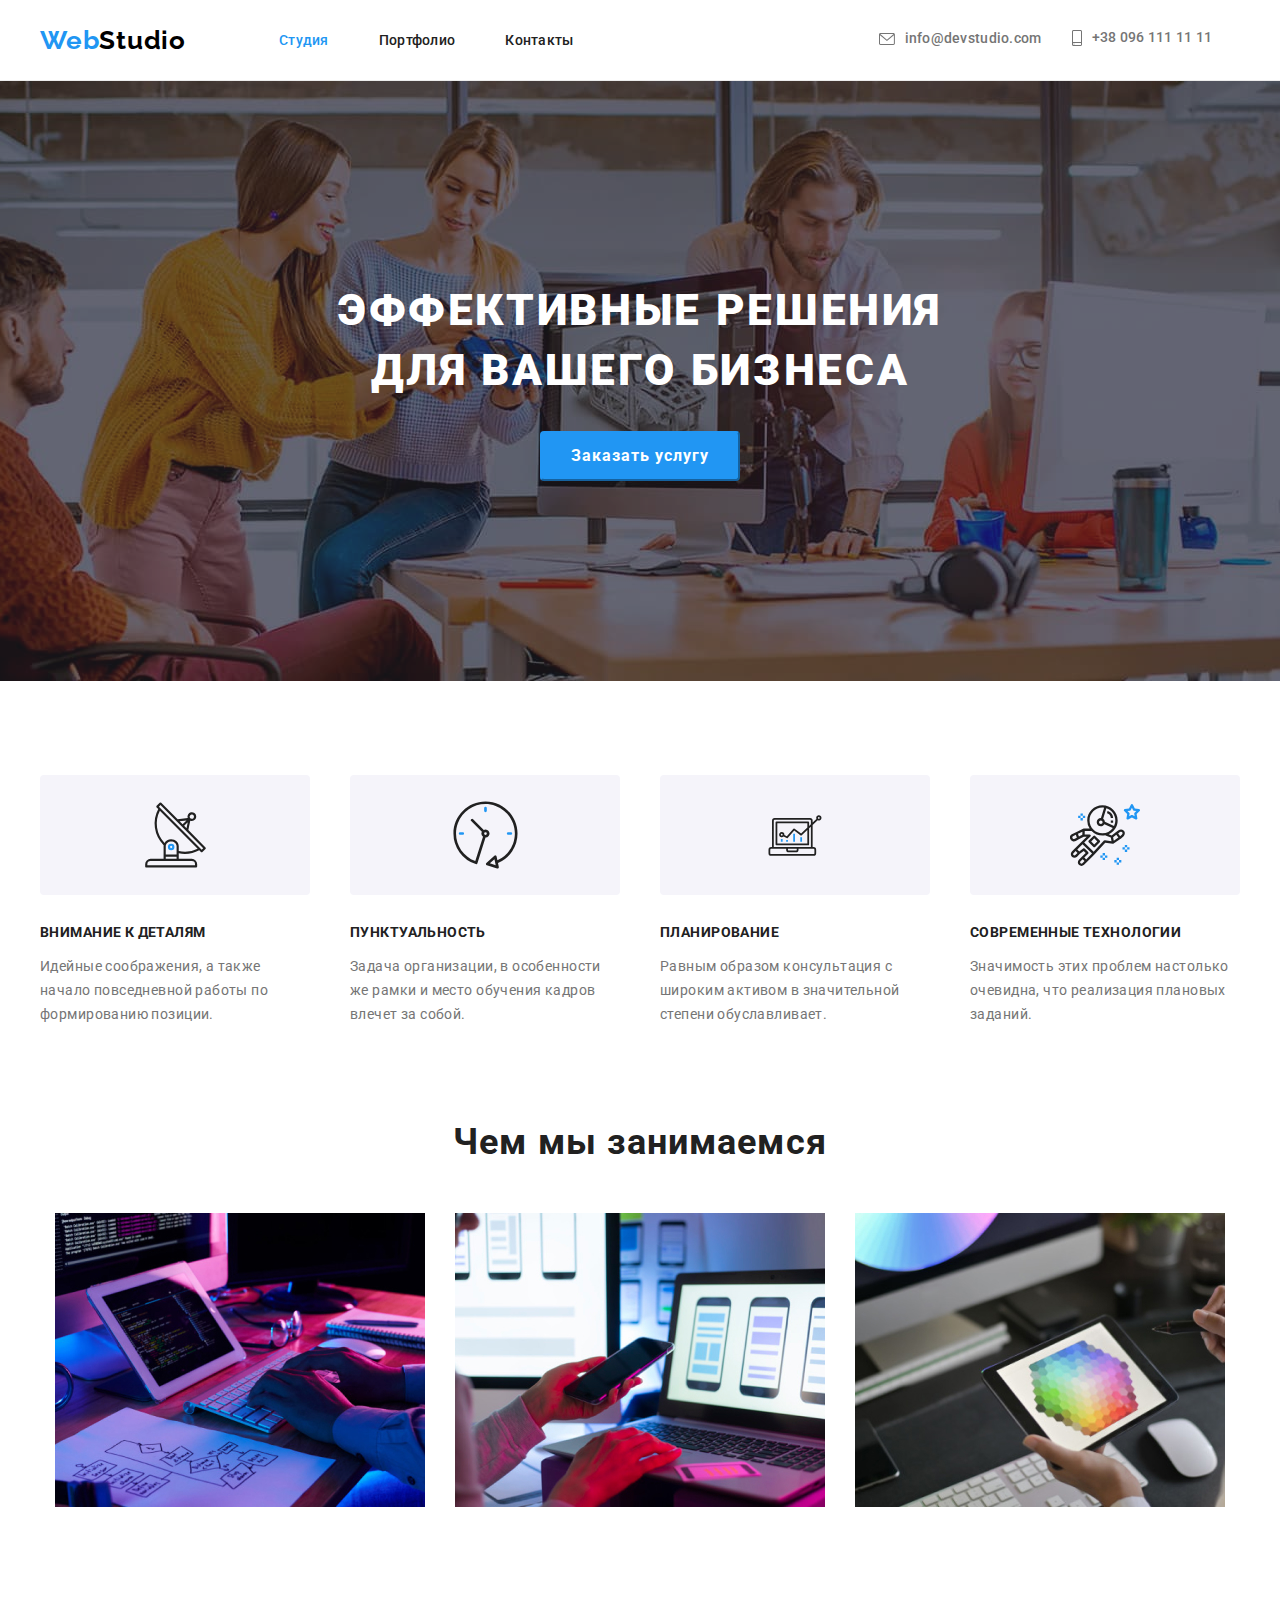
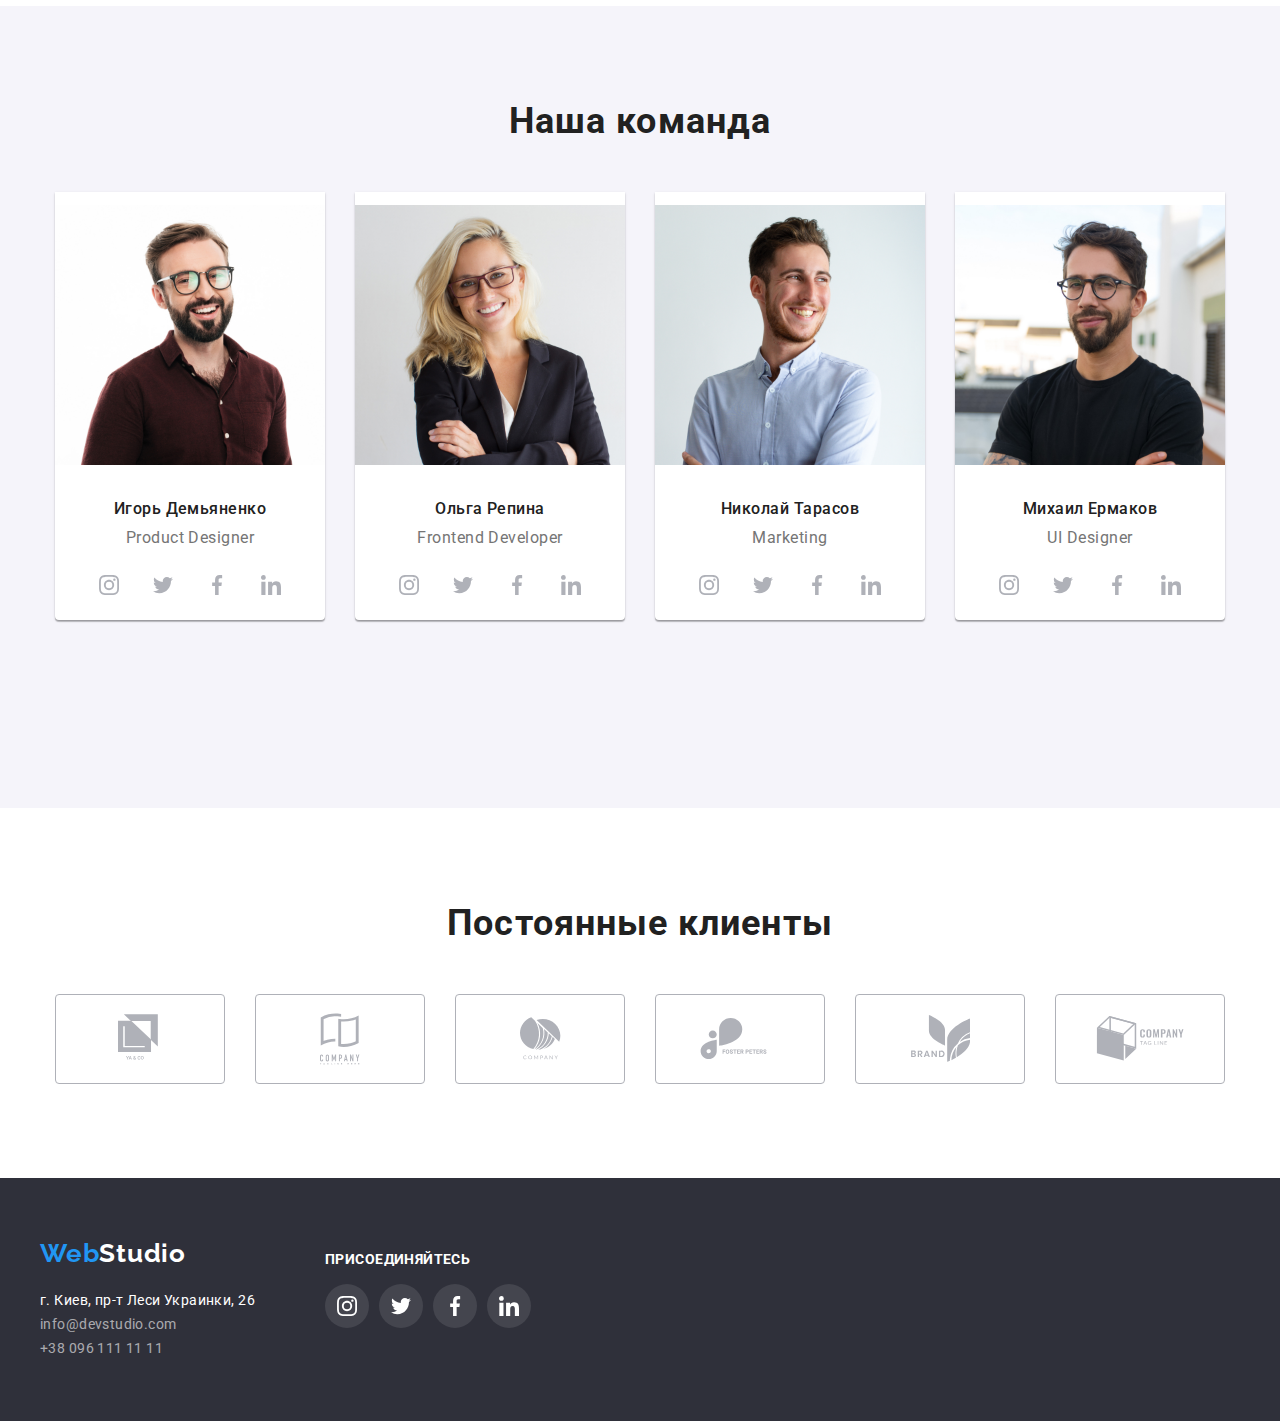
==== index.html @ 56633d83 "Перенесла ДЗ4" ====
<!DOCTYPE html>
<html lang="ru">
<head>
    <meta charset="UTF-8">
    <meta name="viewport" content="width=device-width, initial-scale=1.0">
    <title>Document</title>
    <link rel="preconnect" href="https://fonts.gstatic.com">
    <link href="https://fonts.googleapis.com/css2?family=Raleway:wght@700&family=Roboto:wght@400;500;700;900&display=swap" rel="stylesheet">    
    <link rel="stylesheet" href="https://cdnjs.cloudflare.com/ajax/libs/modern-normalize/1.0.0/modern-normalize.min.css"/>
    <link rel="stylesheet" href="./css/common.css">
</head>

<body>
    <header class="page-header">
        <div class="container">
            <nav class="navigation"> 
                <a href="" class="logo"><span class="logo web">Web</span>Studio</a> 
                    <ul class="nav-links">
                        <li class="item"><a href="./index.html" class="link common">Студия</a></li>
                        <li class="item"><a href="./portfolio.html" class="link">Портфолио</a></li>
                        <li class="item"><a href="./contacts.html" class="link">Контакты</a></li>
                    </ul>
        
                    <ul class="contacts">
                        <li class="item"><a class="icon-envelope" href="mailto:info@devstudio.com">
                            <svg width=16 height=12>
                                <use href="./images/symbol-defs.svg#icon-envelope"></use>
                            </svg>
                            info@devstudio.com</a></li>
                        <li class="item"><a class="icon-phone" href="tel:+380961111111">
                            <svg width=10 height=16>
                                <use href="./images/symbol-defs.svg#icon-phone"></use>
                            </svg>
                            +38 096 111 11 11</a></li>
                    </ul>
                </nav> 
        </div>
    </header>
    
    <main>
        <section class="hero">
            <h1 class="hero-title">Эффективные решения для вашего бизнеса</h1>
            <button class="button">Заказать услугу</button>
        </section>

        <section class="features">
            <div class="container">
                <h2 class="feature-title">Особенности</h2>
                <ul class="feature-items">
                    <li class="item">
                        <div class="features-frames">
                            <svg width=65 height=70>
                                <use href="./images/symbol-defs.svg#icon-antenna-1"></use>
                            </svg>
                        </div>
                        <h3 class="item-title">Внимание к деталям</h3>
                        <p>Идейные соображения, а также начало повседневной работы по формированию позиции.</p>
                    </li>

                    <li class="item">
                        <div class="features-frames">
                            <svg width=67 height=70>
                                <use href="./images/symbol-defs.svg#icon-clock-1"></use>
                            </svg>
                        </div>
                        <h3 class="item-title">Пунктуальность</h3>
                        <p>Задача организации, в особенности же рамки и место обучения кадров влечет за собой.</p>
                    </li>

                    <li class="item">
                        <div class="features-frames">
                            <svg width=70 height=53>
                                <use href="./images/symbol-defs.svg#icon-diagram-1"></use>
                            </svg>
                        </div>
                        <h3 class="item-title">Планирование</h3>
                        <p>Равным образом консультация с широким активом в значительной степени обуславливает.</p>
                    </li>

                    <li class="item">
                        <div class="features-frames">
                            <svg width=70 height=70>
                                <use href="./images/symbol-defs.svg#icon-astronaut-1"></use>
                            </svg>
                        </div>
                        <h3 class="item-title">Современные технологии</h3>
                        <p>Значимость этих проблем настолько очевидна, что реализация плановых заданий.</p>
                    </li>
                </ul>
            </div>
        </section>

        <section class="our-works">
           <div class="container">
                <h2 class="section-title">Чем мы занимаемся</h2>
                <ul class="list">
                    <li class="item"><img src="./images/img1.jpg" alt="" width="370"></li>
                    <li class="item"><img src="./images/img2.jpg" alt="" width="370"></li>
                    <li class="item"><img src="./images/img3.jpg" alt="" width="370"></li>
                </ul>
           </div>
        </section>

        <section class="cards">
            <h2 class="section-title">Наша команда</h2>
            <ul class="list-item">
                <li class="card">
                    <img src="./images/photo1.jpg" alt="" width="270">
                    <h3>Игорь Демьяненко</h3>
                    <p lang="en">Product Designer</p>
                    <ul class="social-links-list">
                        <li>
                            <a class="Instagramm">
                                <svg>
                                    <use href="./images/symbol-defs.svg#icon-instagram"></use>
                                </svg>
                            </a>
                        </li>
                        <li>
                            <a class="Twitter">
                                <svg>
                                    <use href="./images/symbol-defs.svg#icon-twitter"></use>
                                </svg>
                            </a>
                        </li>
                        <li>
                            <a href="" class="Facebook">
                                <svg>
                                    <use href="./images/symbol-defs.svg#icon-facebook"></use>
                                </svg>
                            </a>
                        </li>
                        <li>
                            <a href="" class="Linkedin">
                                <svg>
                                    <use href="./images/symbol-defs.svg#icon-linkedin"></use>
                                </svg>
                            </a>
                        </li>
                    </ul>
                </li>

                <li class="card">
                    <img src="./images/photo2.jpg" alt="" width="270">
                    <h3>Ольга Репина</h3>
                    <p lang="en">Frontend Developer</p>
                    <ul class="social-links-list">
                        <li>
                            <a class="Instagramm">
                                <svg>
                                    <use href="./images/symbol-defs.svg#icon-instagram"></use>
                                </svg>
                            </a>
                        </li>
                        <li>
                            <a class="Twitter">
                                <svg>
                                    <use href="./images/symbol-defs.svg#icon-twitter"></use>
                                </svg>
                            </a>
                        </li>
                        <li>
                            <a href="" class="Facebook">
                                <svg>
                                    <use href="./images/symbol-defs.svg#icon-facebook"></use>
                                </svg>
                            </a>
                        </li>
                        <li>
                            <a href="" class="Linkedin">
                                <svg>
                                    <use href="./images/symbol-defs.svg#icon-linkedin"></use>
                                </svg>
                            </a>
                        </li>
                    </ul>
                </li>

                <li class="card">
                    <img src="./images/photo3.jpg" alt="" width="270">
                    <h3>Николай Тарасов</h3>
                    <p lang="en">Marketing</p>
                    <ul class="social-links-list">
                        <li>
                            <a class="Instagramm">
                                <svg>
                                    <use href="./images/symbol-defs.svg#icon-instagram"></use>
                                </svg>
                            </a>
                        </li>
                        <li>
                            <a class="Twitter">
                                <svg>
                                    <use href="./images/symbol-defs.svg#icon-twitter"></use>
                                </svg>
                            </a>
                        </li>
                        <li>
                            <a href="" class="Facebook">
                                <svg>
                                    <use href="./images/symbol-defs.svg#icon-facebook"></use>
                                </svg>
                            </a>
                        </li>
                        <li>
                            <a href="" class="Linkedin">
                                <svg>
                                    <use href="./images/symbol-defs.svg#icon-linkedin"></use>
                                </svg>
                            </a>
                        </li>
                    </ul>
                </li>

                <li class="card">
                    <img src="./images/photo4.jpg" alt="" width="270">
                    <h3>Михаил Ермаков</h3>
                    <p lang="en">UI Designer</p>
                    <ul class="social-links-list">
                        <li>
                            <a class="Instagramm">
                                <svg>
                                    <use href="./images/symbol-defs.svg#icon-instagram"></use>
                                </svg>
                            </a>
                        </li>
                        <li>
                            <a class="Twitter">
                                <svg>
                                    <use href="./images/symbol-defs.svg#icon-twitter"></use>
                                </svg>
                            </a>
                        </li>
                        <li>
                            <a href="" class="Facebook">
                                <svg>
                                    <use href="./images/symbol-defs.svg#icon-facebook"></use>
                                </svg>
                            </a>
                        </li>
                        <li>
                            <a href="" class="Linkedin">
                                <svg>
                                    <use href="./images/symbol-defs.svg#icon-linkedin"></use>
                                </svg>
                            </a>
                        </li>
                    </ul>
                </li>
            </ul>
        </section>
        <section class="our-clients">
            <div class="container">
                <h2 class="section-title">Постоянные клиенты</h2>
                <ul class="list-item">
                    <li>
                        <a href="">
                            <svg class="clients-icons" width=44 height=49>
                                <use href="./images/symbol-defs.svg#icon-logo-1"></use>
                            </svg>
                        </a>
                    </li>
                    <li>
                        <a href="">
                            <svg class="clients-icons" width=40 height=52>
                                <use href="./images/symbol-defs.svg#icon-logo-2"></use>
                            </svg>
                    </a>
                    </li>
                    <li>
                        <a href="">
                            <svg class="clients-icons" width=41 height=43>
                                <use href="./images/symbol-defs.svg#icon-logo-3"></use>
                            </svg>
                        </a>
                    </li>
                    <li>
                        <a href="">
                            <svg class="clients-icons" width=80 height=42>
                                <use href="./images/symbol-defs.svg#icon-logo-4"></use>
                            </svg>
                        </a>
                    </li>
                    <li>
                        <a href="">
                            <svg class="clients-icons" width=59 height=47>
                                <use href="./images/symbol-defs.svg#icon-logo-5"></use>
                            </svg>
                        </a>
                    </li>
                    <li>
                        <a href="">
                            <svg class="clients-icons" width=89 height=45>
                                <use href="./images/symbol-defs.svg#icon-logo-6"></use>
                            </svg>
                        </a>
                    </li>
                </ul>
            </div>
        </section>
    </main>

    <footer class="bottom-line">
        <div class="container">
            <div class="footer">
                <div class="left-side-footer">
                    <div class="footer-logo">
                        <a href="" class="logo bottom-logo">
                            <span class="logo web">Web</span>Studio
                        </a>
                    </div> 
                    <address>
                        <span class="address-location">г. Киев, пр-т Леси Украинки, 26</span><br>
                        <a href="mailto:info@devstudio.com" class="address-contacts">info@devstudio.com</a><br>
                        <a href="tel:+380961111111" class="address-contacts">+38 096 111 11 11</a>
                    </address>
                </div>
                <div class="right-side-footer">
                    <span>ПРИСОЕДИНЯЙТЕСЬ</span> 
                    <ul class="soc-links">
                        <li>
                            <a href="" class="footer-soc-link">
                                <svg class="footer-soc-links-icons">
                                    <use href="./images/symbol-defs.svg#icon-instagram"></use>
                                </svg>
                            </a>
                        </li>
                        <li>
                            <a href="" class="footer-soc-link">
                                <svg class="footer-soc-links-icons">
                                    <use href="./images/symbol-defs.svg#icon-twitter"></use>
                                </svg>
                            </a>
                        <li>
                            <a href="" class="footer-soc-link">
                                <svg class="footer-soc-links-icons">
                                    <use href="./images/symbol-defs.svg#icon-facebook"></use>
                                </svg>
                            </a>
                        </li>
                        <li>
                            <a href="" class="footer-soc-link">
                                <svg class="footer-soc-links-icons">
                                    <use href="./images/symbol-defs.svg#icon-linkedin"></use>
                                </svg>
                            </a>
                        </li>    
                    </ul>
                </div>
            </div>
        </div>
    </footer>
</body>
</html>
---- css/common.css ----
:root {
 --primary-text-color: #757575;
 --primary-white-color: #ffffff;
 --title-text-color: #212121;
 --accent-color: #2196F3;
 --primary-background-color: #2F303A;
 --secoundary-background-color: #F5F4FA;
 --icons-color: #AFB1B8;
}

body {
    font-family: 'Roboto', sans-serif;
}

.container {
    margin-left: auto;
    margin-right: auto;
    max-width: 1230px;
    padding-left: 15px;
    padding-right: 15px;

  }

/*Шапка сайта*/
.page-header{
    border-bottom: 1px solid #ECECEC;
}

.navigation{
    display: flex;
    align-items: center;
    justify-content: flex-start;

    padding-top: 14px;
    padding-bottom: 14px;
}

.logo{
    font-family: Raleway;
    font-weight: 700;
    font-size: 26px;
    line-height: 1.19;
    letter-spacing: 0.03em;
    text-decoration: none;
    color: #000000;

}

.web{
    color: var(--accent-color);
}

li{list-style-type: none;}

a{text-decoration: none;}

.nav-links{
    display: flex;
    align-items: center;
    justify-content: space-between;
    margin-left: 93px;
    padding-left: 0;
}

.nav-links .link{
    font-weight: 500;
    font-size: 14px;
    line-height: 1.14;
    letter-spacing: 0.02em;
    color: var(--title-text-color);
}

.nav-links .item:not(:last-child){
margin-right: 50px;
}

.nav-links .common{color: var(--accent-color);}

.nav-links .link:hover,
.nav-links .link:focus{
    color: var(--accent-color);
}

.contacts{
    display: flex;
    align-items: center;
    justify-content: space-between;
    margin-left: 305px;
    padding-left: 0;
}

.contacts a{
    display: inline-flex;
    align-items: center;
    font-weight: 500;
    font-size: 14px;
    line-height: 1.14;
    letter-spacing: 0.02em;
    color: var(--primary-text-color);
    fill: var(--primary-text-color);
}

.contacts a:hover,
.contacts a:focus{
    color: var(--accent-color);
    fill: var(--accent-color);
}

.contacts .item:last-child{
    margin-left: 30px;
}

.icon-envelope svg{
    margin-right: 10px;
}

.icon-phone svg{
    margin-right: 10px;
}

/*Главный баннер*/
.hero-title{
    margin-left: auto;
    margin-right: auto;
    margin-top: 0;
    margin-bottom: 30px;
    width: 696px;
    height: 120px;
    position: relative;

    font-weight: 900;
    font-size: 44px;
    line-height: 1.36;
    text-align: center;
    letter-spacing: 0.06em;
    text-transform: uppercase;
    color: var(--primary-white-color);
} 

.hero{
    background-color: var(--primary-background-color);
    background-image: url(../images/hero.jpg);
    background-repeat: no-repeat;
    background-position: center;
    background-size: 1600px 600px;
    position: relative;

    padding-top: 200px;
    padding-bottom: 200px;
}

.hero::before{
    content: '';
    display: block;
    position: absolute;
    width: 100%;
    height: 100%;
    top: 0;
    background-color:rgba(47, 48, 58, 0.4);
}

.button{
    margin-left: auto;
    margin-right: auto;
    width: 200px;
    height: 50px;

    display: flex;
    align-items: center;
    text-align: center;
    justify-content: center;
    position: relative;

    font-weight: 700;
    font-size: 16px;
    line-height: 1.87;
    letter-spacing: 0.06em;
    color: var(--primary-white-color);
    background-color: var(--accent-color);
    border-color: var(--accent-color);
    border-radius: 4px;
}


/*Особенности*/
.feature-title{
    display: none;
}

.feature-items{
    padding-top: 94px;
    padding-bottom: 94px;
    padding-left: 0;
    margin-top: 0;
    margin-bottom: 0;

    display: flex;
    justify-content: space-between;
}

.features-frames{
    display:flex;
    align-items:center;
    justify-content:center;
    margin-bottom: 30px;
    width: 270px;
    height: 120px;
    background-color: var(--secoundary-background-color);
    background-size: 70px;
    border-radius: 4px;
}

.features h3{
    margin: 0;
    margin-bottom: 10px;

    font-weight: 700;
    font-size: 14px;
    line-height: 1.14;
    letter-spacing: 0.03em;
    text-transform: uppercase;
    color: var(--title-text-color);
}

.features p{
    margin-bottom: 0;

    width: 270px;
    font-weight: 400;
    font-size: 14px;
    line-height: 1.71;
    letter-spacing: 0.03em;
    color: var(--primary-text-color);
}

.feature-items .item:not(:last-child){
    margin-right: 30px;
}

/*Что мы делаем*/
.section-title{
    margin-top: 0;
    margin-bottom: 50px;

    font-weight: 700;
    font-size: 36px;
    line-height: 1.17;
    text-align: center;
    letter-spacing: 0.03em;
    color: var(--title-text-color);
}

.our-works .list{
    padding-left: 0;
    padding-bottom: 94px;
    margin: 0;
    display: flex;
    justify-content: center;
}

.our-works .list > .item:not(:last-child){
    margin-right: 30px;
}

/*Наша команда*/
.cards{
    background-color: var(--secoundary-background-color);
    padding-top: 94px;
    padding-bottom: 94px;
}

.list-item{
    padding-bottom: 94px;
    padding-left: 0;
    margin-top: 0;
    margin-bottom: 0;
    display: flex;
    justify-content: center;
}

.list-item .card:not(:last-child){
    margin-right: 30px;
}

.cards h3{
    margin: 0;
    margin-bottom: 10px;
    font-weight: 500;
    font-size: 16px;
    line-height: 19px;
    letter-spacing: 0.03em;
    color: var(--title-text-color);
}

.cards p{
    margin: 0;
    margin-bottom: 16px;
    font-weight: 400;
    font-size: 16px;
    line-height: 1.19;
    letter-spacing: 0.03em;
    color: var(--primary-text-color);
}


.card{
    background-color: var(--primary-white-color);
    height: 428px;
    text-align: center;
    align-content: center;

    box-shadow: 0px 1px 3px rgba(0, 0, 0, 0.12), 0px 1px 1px rgba(0, 0, 0, 0.14), 0px 2px 1px rgba(0, 0, 0, 0.2);
    border-radius: 0px 0px 4px 4px;

}

.card img{
    margin-bottom: 30px;
}

.social-links-list{
    display: flex;
    justify-content: center;
    padding: 0;
}

.social-links-list li:not(:last-child){ margin-right: 10px;}

.card a{
    display: inline-block;
    width: 44px;
    height: 44px;
    background-color: var(--primary-white-color);
    border-radius: 50%;
    fill: var(--icons-color);
}

.card a:hover,
.card a:focus{
    background-color: var(--accent-color);
    fill: var(--primary-white-color)
}

.social-links-list a{
    display: flex;
    align-items: center;
    justify-content: center;
}

.card svg{
    width: 20px;
    height: 20px;
}

.card a:not(:last-child){ margin-right: 10px;}

.our-clients{
    padding-top: 94px;
}

.our-clients .list-item a{
    display: flex;
    justify-content: center;
    align-items: center;
    width: 170px;
    height: 90px;
    padding-bottom: 0;

    border: 1px solid var(--icons-color);
    color: var(--icons-color);
    box-sizing: border-box;
    border-radius: 4px;
    background-position: center;
    background-size: 20px;
    background-repeat: no-repeat;
}

.our-clients .list-item a:focus,
.our-clients .list-item a:hover{
    border: 1px solid var(--accent-color);
    color: var(--accent-color);
}

.our-clients .list-item li:not(:last-child){ margin-right: 30px;}

.clients-icons{
    fill:currentColor;
}

/*Футер*/
.bottom-line{
    background-color: var(--primary-background-color);
    padding-top: 60px;
    padding-bottom: 60px;
}

.footer{
    display: flex;
}

.bottom-logo{
    color: #ffffff;
}

.footer-logo{
    margin-bottom: 20px;
}

.address-location{
    font-style: normal;
    font-weight: 400;
    font-size: 14px;
    line-height: 1.71;
    letter-spacing: 0.03em;
    color:var(--primary-white-color);
}

.address-contacts{
    font-style: normal;
    font-weight: 400;
    font-size: 14px;
    line-height: 1.71;
    letter-spacing: 0.03em;
    color: rgba(255, 255, 255, 0.6);
}

.address > a{
    display: inline-block;
    margin-top: 9px;
}

/*Правая часть футера с ссылками на соц. сети*/
.right-side-footer{
    margin-left: 70px;
    margin-top: 12px;
    display: block;
}

.right-side-footer span{
    font-style: normal;
    font-weight: bold;
    font-size: 14px;
    line-height: 16px;
    letter-spacing: 0.03em;
    text-transform: uppercase;
    color: var(--primary-white-color);
}

.soc-links{
    padding-left: 0;
    display: flex;
    justify-content: center;
}

.footer-soc-link{
    display: flex;
    align-items: center;
    justify-content: center;
    width: 44px;
    height: 44px;

    background: rgba(255, 255, 255, 0.1);
    background-position: center;
    background-size: 20px;
    background-repeat: no-repeat;
    border-radius: 50%;
}

.footer-soc-link:hover,
.footer-soc-link:focus{
    background: var(--accent-color);
}

.footer-soc-links-icons{
    fill: var(--primary-white-color);
    height: 20px;
    width: 20px;
}

.soc-links li:not(:last-child){ margin-right: 10px;}

/*Портфолио*/
.portfolio{
    padding-top: 94px;
    padding-bottom: 94px;
}

.portfolio-title{display: none;}

/*Кнопки портфолио*/
.buttons{
    display: flex;
    justify-content: center;
    padding-left: 0;
    margin: 0;
}

.p-button{
    font-family: Roboto;
    font-weight: 500;
    font-size: 16px;
    line-height: 1.62;
    text-align: center;
    letter-spacing: 0.03em;
    color: var(--title-text-color);
    background-color: var(--secoundary-background-color);
    border-color: var(--secoundary-background-color);
    
    border-radius: 4px;
    padding: 6px 22px;
    margin-bottom: 50px;
}

.buttons .item:not(:last-child){
    margin-right: 8px;
}

.p-button:hover,
.p-button:focus{
    color: var(--primary-white-color);
    background-color: var(--accent-color);
    border-color: var(--accent-color);
}

/*Проекты портфолио*/
.projects{
    display: flex;
    flex-wrap: wrap;

}

.projects .project-item{
    margin-right: 30px;
    margin-bottom: 30px;
    height: 404px;
    background-color:var(--primary-white-color);
    border: 1px solid #EEEEEE;
    box-sizing: border-box;
    
}

.projects .project-item:hover,
.projects .project-item:focus{
box-shadow: 0px 1px 1px rgba(0, 0, 0, 0.12), 0px 4px 4px rgba(0, 0, 0, 0.06), 1px 4px 6px rgba(0, 0, 0, 0.16);
}

.projects .project-item:nth-of-type(3n){
    margin-right: 0;
}

.projects .project-item:nth-last-child(-n + 3){
    margin-bottom: 0;
}

.projects img{
    margin-bottom: 20px;
}

.projects h2{
    margin: 0;
    margin-bottom: 4px;

    text-align: center;
    font-weight: 700;
    font-size: 18px;
    line-height: 2;
    letter-spacing: 0.06em;
    color: var(--title-text-color)
    
}

.projects p{
    margin: 0;

    text-align: center;
    font-weight: 400;
    font-size: 16px;
    line-height: 1.87;
    letter-spacing: 0.03em;
    color: var(--primary-text-color);
}
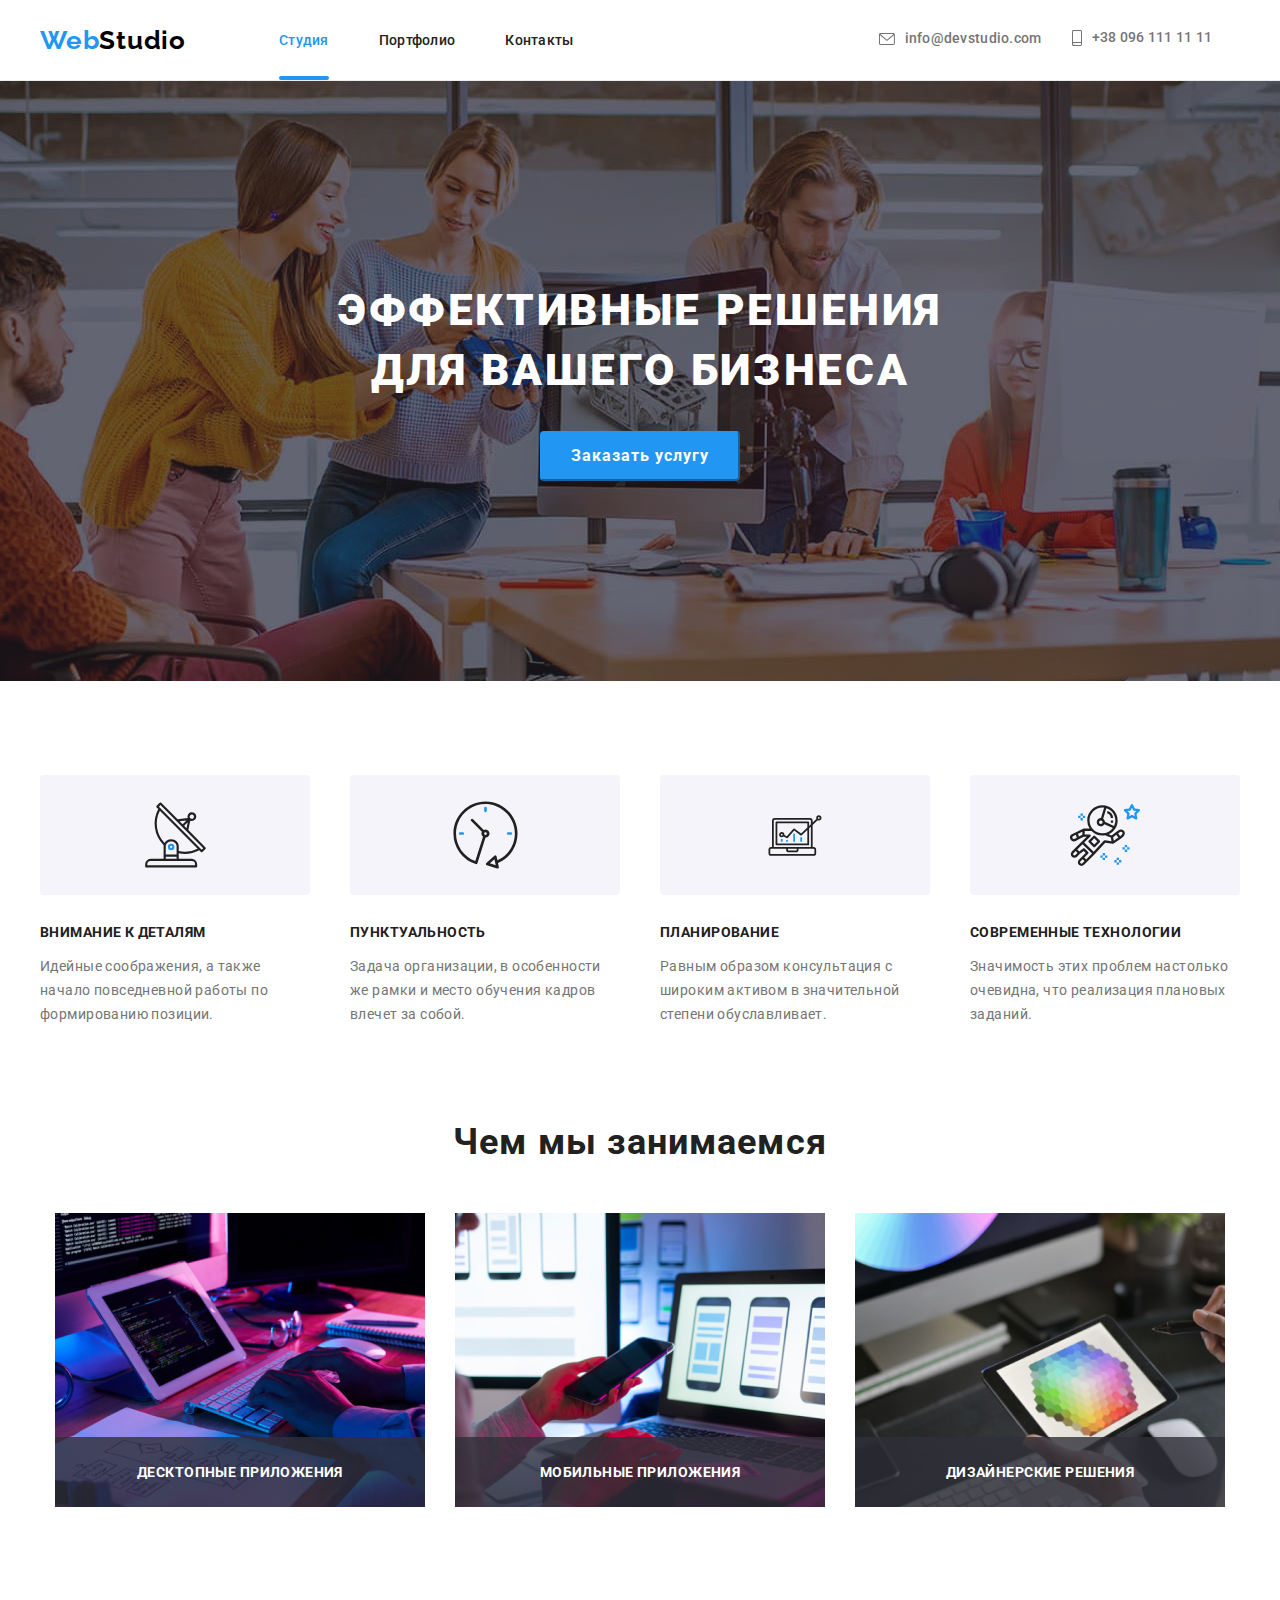
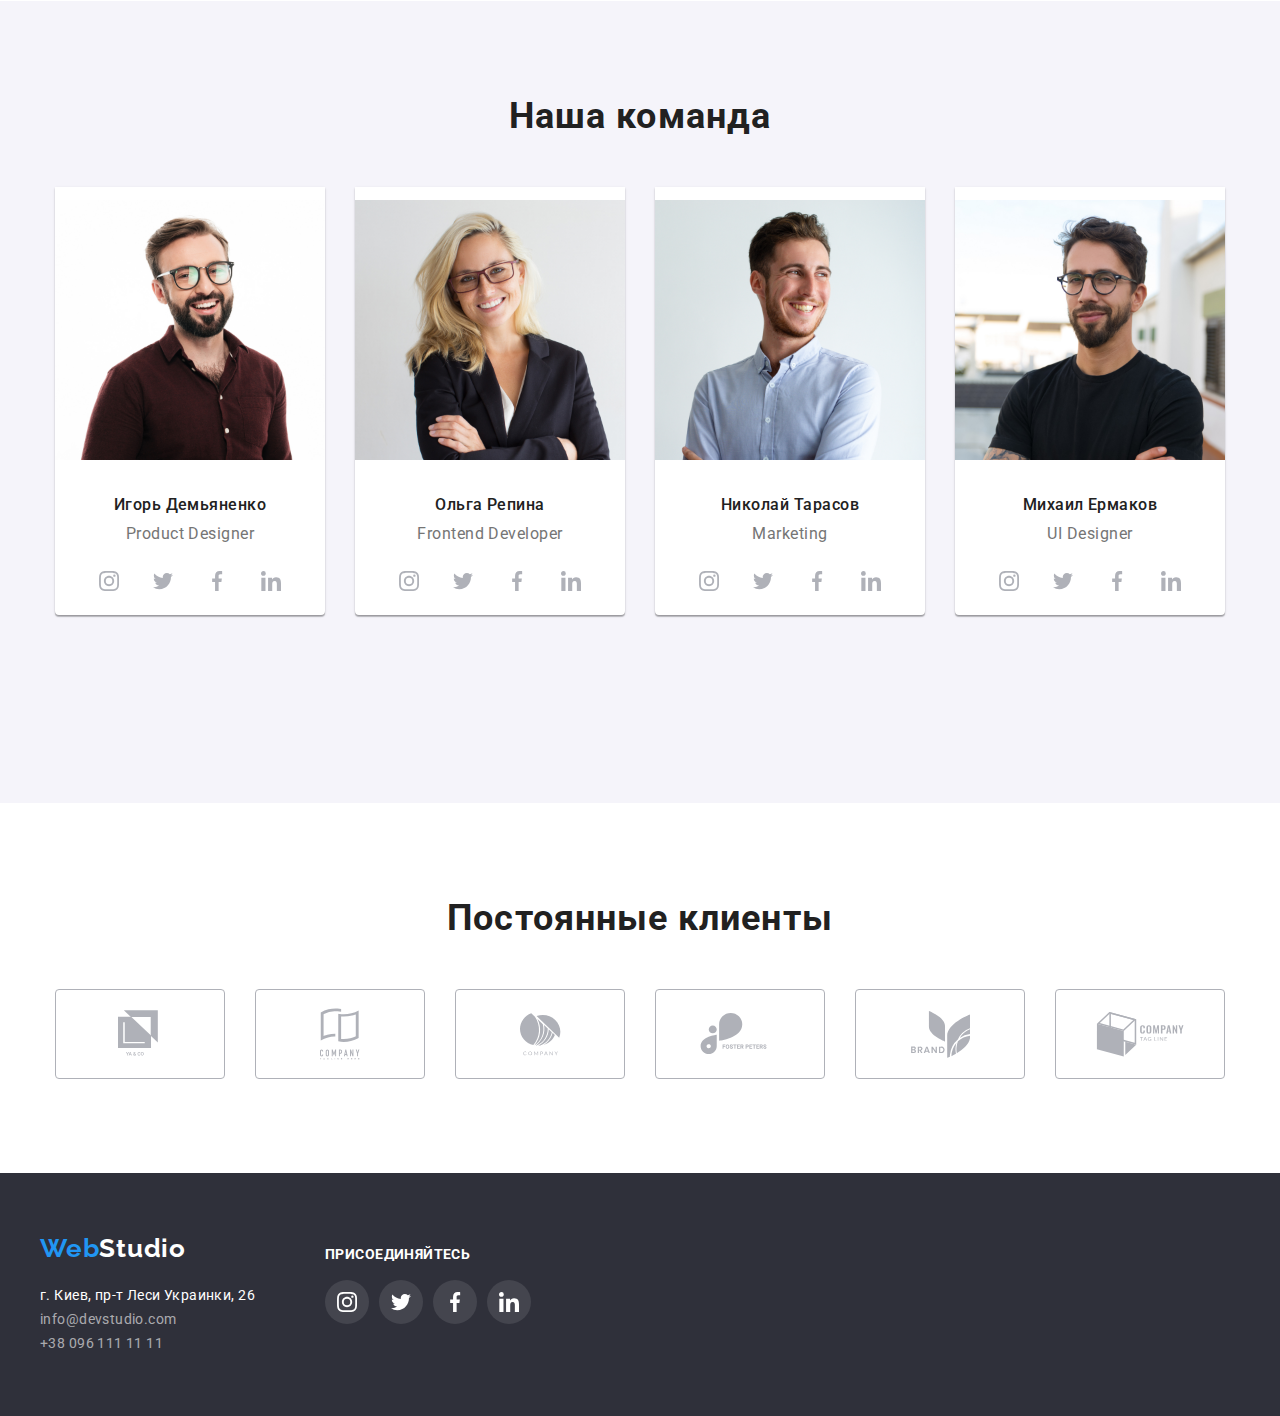
==== commit e14c7fe4: "Добавила позиционирование 2-й секции" ====
--- a/index.html
+++ b/index.html
@@ -94,9 +94,19 @@
            <div class="container">
                 <h2 class="section-title">Чем мы занимаемся</h2>
                 <ul class="list">
-                    <li class="item"><img src="./images/img1.jpg" alt="" width="370"></li>
-                    <li class="item"><img src="./images/img2.jpg" alt="" width="370"></li>
-                    <li class="item"><img src="./images/img3.jpg" alt="" width="370"></li>
+                    <li class="item">
+                        <img src="./images/img1.jpg" alt="" width="370">
+                        <p>Десктопные приложения
+                        </p>
+                    </li>
+                    <li class="item">
+                        <img src="./images/img2.jpg" alt="" width="370">
+                        <p>Мобильные приложения</p>
+                    </li>
+                    <li class="item">
+                        <img src="./images/img3.jpg" alt="" width="370">
+                        <p>Дизайнерские решения</p>
+                    </li>
                 </ul>
            </div>
         </section>
--- a/css/common.css
+++ b/css/common.css
@@ -1,581 +1,624 @@
 :root {
- --primary-text-color: #757575;
- --primary-white-color: #ffffff;
- --title-text-color: #212121;
- --accent-color: #2196F3;
- --primary-background-color: #2F303A;
- --secoundary-background-color: #F5F4FA;
- --icons-color: #AFB1B8;
-}
-
-body {
-    font-family: 'Roboto', sans-serif;
-}
-
-.container {
-    margin-left: auto;
-    margin-right: auto;
-    max-width: 1230px;
-    padding-left: 15px;
-    padding-right: 15px;
-
-  }
-
-/*Шапка сайта*/
-.page-header{
-    border-bottom: 1px solid #ECECEC;
-}
-
-.navigation{
-    display: flex;
-    align-items: center;
-    justify-content: flex-start;
-
-    padding-top: 14px;
-    padding-bottom: 14px;
-}
-
-.logo{
-    font-family: Raleway;
-    font-weight: 700;
-    font-size: 26px;
-    line-height: 1.19;
-    letter-spacing: 0.03em;
-    text-decoration: none;
-    color: #000000;
-
-}
-
-.web{
-    color: var(--accent-color);
-}
-
-li{list-style-type: none;}
-
-a{text-decoration: none;}
-
-.nav-links{
-    display: flex;
-    align-items: center;
-    justify-content: space-between;
-    margin-left: 93px;
-    padding-left: 0;
-}
-
-.nav-links .link{
-    font-weight: 500;
-    font-size: 14px;
-    line-height: 1.14;
-    letter-spacing: 0.02em;
-    color: var(--title-text-color);
-}
-
-.nav-links .item:not(:last-child){
-margin-right: 50px;
-}
-
-.nav-links .common{color: var(--accent-color);}
-
-.nav-links .link:hover,
-.nav-links .link:focus{
-    color: var(--accent-color);
-}
-
-.contacts{
-    display: flex;
-    align-items: center;
-    justify-content: space-between;
-    margin-left: 305px;
-    padding-left: 0;
-}
-
-.contacts a{
-    display: inline-flex;
-    align-items: center;
-    font-weight: 500;
-    font-size: 14px;
-    line-height: 1.14;
-    letter-spacing: 0.02em;
-    color: var(--primary-text-color);
-    fill: var(--primary-text-color);
-}
-
-.contacts a:hover,
-.contacts a:focus{
-    color: var(--accent-color);
-    fill: var(--accent-color);
-}
-
-.contacts .item:last-child{
-    margin-left: 30px;
-}
-
-.icon-envelope svg{
-    margin-right: 10px;
-}
-
-.icon-phone svg{
-    margin-right: 10px;
-}
-
-/*Главный баннер*/
-.hero-title{
-    margin-left: auto;
-    margin-right: auto;
-    margin-top: 0;
-    margin-bottom: 30px;
-    width: 696px;
-    height: 120px;
-    position: relative;
-
-    font-weight: 900;
-    font-size: 44px;
-    line-height: 1.36;
-    text-align: center;
-    letter-spacing: 0.06em;
-    text-transform: uppercase;
-    color: var(--primary-white-color);
-} 
-
-.hero{
-    background-color: var(--primary-background-color);
-    background-image: url(../images/hero.jpg);
-    background-repeat: no-repeat;
-    background-position: center;
-    background-size: 1600px 600px;
-    position: relative;
-
-    padding-top: 200px;
-    padding-bottom: 200px;
-}
-
-.hero::before{
-    content: '';
-    display: block;
-    position: absolute;
-    width: 100%;
-    height: 100%;
-    top: 0;
-    background-color:rgba(47, 48, 58, 0.4);
-}
-
-.button{
-    margin-left: auto;
-    margin-right: auto;
-    width: 200px;
-    height: 50px;
-
-    display: flex;
-    align-items: center;
-    text-align: center;
-    justify-content: center;
-    position: relative;
-
-    font-weight: 700;
-    font-size: 16px;
-    line-height: 1.87;
-    letter-spacing: 0.06em;
-    color: var(--primary-white-color);
-    background-color: var(--accent-color);
-    border-color: var(--accent-color);
-    border-radius: 4px;
-}
-
-
-/*Особенности*/
-.feature-title{
-    display: none;
-}
-
-.feature-items{
-    padding-top: 94px;
-    padding-bottom: 94px;
-    padding-left: 0;
-    margin-top: 0;
-    margin-bottom: 0;
-
-    display: flex;
-    justify-content: space-between;
-}
-
-.features-frames{
-    display:flex;
-    align-items:center;
-    justify-content:center;
-    margin-bottom: 30px;
-    width: 270px;
-    height: 120px;
-    background-color: var(--secoundary-background-color);
-    background-size: 70px;
-    border-radius: 4px;
-}
-
-.features h3{
-    margin: 0;
-    margin-bottom: 10px;
-
-    font-weight: 700;
-    font-size: 14px;
-    line-height: 1.14;
-    letter-spacing: 0.03em;
-    text-transform: uppercase;
-    color: var(--title-text-color);
-}
-
-.features p{
-    margin-bottom: 0;
-
-    width: 270px;
-    font-weight: 400;
-    font-size: 14px;
-    line-height: 1.71;
-    letter-spacing: 0.03em;
-    color: var(--primary-text-color);
-}
-
-.feature-items .item:not(:last-child){
-    margin-right: 30px;
-}
-
-/*Что мы делаем*/
-.section-title{
-    margin-top: 0;
-    margin-bottom: 50px;
-
-    font-weight: 700;
-    font-size: 36px;
-    line-height: 1.17;
-    text-align: center;
-    letter-spacing: 0.03em;
-    color: var(--title-text-color);
-}
-
-.our-works .list{
-    padding-left: 0;
-    padding-bottom: 94px;
-    margin: 0;
-    display: flex;
-    justify-content: center;
-}
-
-.our-works .list > .item:not(:last-child){
-    margin-right: 30px;
-}
-
-/*Наша команда*/
-.cards{
-    background-color: var(--secoundary-background-color);
-    padding-top: 94px;
-    padding-bottom: 94px;
-}
-
-.list-item{
-    padding-bottom: 94px;
-    padding-left: 0;
-    margin-top: 0;
-    margin-bottom: 0;
-    display: flex;
-    justify-content: center;
-}
-
-.list-item .card:not(:last-child){
-    margin-right: 30px;
-}
-
-.cards h3{
-    margin: 0;
-    margin-bottom: 10px;
-    font-weight: 500;
-    font-size: 16px;
-    line-height: 19px;
-    letter-spacing: 0.03em;
-    color: var(--title-text-color);
-}
-
-.cards p{
-    margin: 0;
-    margin-bottom: 16px;
-    font-weight: 400;
-    font-size: 16px;
-    line-height: 1.19;
-    letter-spacing: 0.03em;
-    color: var(--primary-text-color);
-}
-
-
-.card{
-    background-color: var(--primary-white-color);
-    height: 428px;
-    text-align: center;
-    align-content: center;
-
-    box-shadow: 0px 1px 3px rgba(0, 0, 0, 0.12), 0px 1px 1px rgba(0, 0, 0, 0.14), 0px 2px 1px rgba(0, 0, 0, 0.2);
-    border-radius: 0px 0px 4px 4px;
-
-}
-
-.card img{
-    margin-bottom: 30px;
-}
-
-.social-links-list{
-    display: flex;
-    justify-content: center;
-    padding: 0;
-}
-
-.social-links-list li:not(:last-child){ margin-right: 10px;}
-
-.card a{
-    display: inline-block;
-    width: 44px;
-    height: 44px;
-    background-color: var(--primary-white-color);
-    border-radius: 50%;
-    fill: var(--icons-color);
-}
-
-.card a:hover,
-.card a:focus{
-    background-color: var(--accent-color);
-    fill: var(--primary-white-color)
-}
-
-.social-links-list a{
-    display: flex;
-    align-items: center;
-    justify-content: center;
-}
-
-.card svg{
-    width: 20px;
-    height: 20px;
-}
-
-.card a:not(:last-child){ margin-right: 10px;}
-
-.our-clients{
-    padding-top: 94px;
-}
-
-.our-clients .list-item a{
-    display: flex;
-    justify-content: center;
-    align-items: center;
-    width: 170px;
-    height: 90px;
-    padding-bottom: 0;
-
-    border: 1px solid var(--icons-color);
-    color: var(--icons-color);
-    box-sizing: border-box;
-    border-radius: 4px;
-    background-position: center;
-    background-size: 20px;
-    background-repeat: no-repeat;
-}
-
-.our-clients .list-item a:focus,
-.our-clients .list-item a:hover{
-    border: 1px solid var(--accent-color);
-    color: var(--accent-color);
-}
-
-.our-clients .list-item li:not(:last-child){ margin-right: 30px;}
-
-.clients-icons{
-    fill:currentColor;
-}
-
-/*Футер*/
-.bottom-line{
-    background-color: var(--primary-background-color);
-    padding-top: 60px;
-    padding-bottom: 60px;
-}
-
-.footer{
-    display: flex;
-}
-
-.bottom-logo{
-    color: #ffffff;
-}
-
-.footer-logo{
-    margin-bottom: 20px;
-}
-
-.address-location{
-    font-style: normal;
-    font-weight: 400;
-    font-size: 14px;
-    line-height: 1.71;
-    letter-spacing: 0.03em;
-    color:var(--primary-white-color);
-}
-
-.address-contacts{
-    font-style: normal;
-    font-weight: 400;
-    font-size: 14px;
-    line-height: 1.71;
-    letter-spacing: 0.03em;
-    color: rgba(255, 255, 255, 0.6);
-}
-
-.address > a{
-    display: inline-block;
-    margin-top: 9px;
-}
-
-/*Правая часть футера с ссылками на соц. сети*/
-.right-side-footer{
-    margin-left: 70px;
-    margin-top: 12px;
-    display: block;
-}
-
-.right-side-footer span{
-    font-style: normal;
-    font-weight: bold;
-    font-size: 14px;
-    line-height: 16px;
-    letter-spacing: 0.03em;
-    text-transform: uppercase;
-    color: var(--primary-white-color);
-}
-
-.soc-links{
-    padding-left: 0;
-    display: flex;
-    justify-content: center;
-}
-
-.footer-soc-link{
-    display: flex;
-    align-items: center;
-    justify-content: center;
-    width: 44px;
-    height: 44px;
-
-    background: rgba(255, 255, 255, 0.1);
-    background-position: center;
-    background-size: 20px;
-    background-repeat: no-repeat;
-    border-radius: 50%;
-}
-
-.footer-soc-link:hover,
-.footer-soc-link:focus{
-    background: var(--accent-color);
-}
-
-.footer-soc-links-icons{
-    fill: var(--primary-white-color);
-    height: 20px;
-    width: 20px;
-}
-
-.soc-links li:not(:last-child){ margin-right: 10px;}
-
-/*Портфолио*/
-.portfolio{
-    padding-top: 94px;
-    padding-bottom: 94px;
-}
-
-.portfolio-title{display: none;}
-
-/*Кнопки портфолио*/
-.buttons{
-    display: flex;
-    justify-content: center;
-    padding-left: 0;
-    margin: 0;
-}
-
-.p-button{
-    font-family: Roboto;
-    font-weight: 500;
-    font-size: 16px;
-    line-height: 1.62;
-    text-align: center;
-    letter-spacing: 0.03em;
-    color: var(--title-text-color);
-    background-color: var(--secoundary-background-color);
-    border-color: var(--secoundary-background-color);
-    
-    border-radius: 4px;
-    padding: 6px 22px;
-    margin-bottom: 50px;
-}
-
-.buttons .item:not(:last-child){
-    margin-right: 8px;
-}
-
-.p-button:hover,
-.p-button:focus{
-    color: var(--primary-white-color);
-    background-color: var(--accent-color);
-    border-color: var(--accent-color);
-}
-
-/*Проекты портфолио*/
-.projects{
-    display: flex;
-    flex-wrap: wrap;
-
-}
-
-.projects .project-item{
-    margin-right: 30px;
-    margin-bottom: 30px;
-    height: 404px;
-    background-color:var(--primary-white-color);
-    border: 1px solid #EEEEEE;
-    box-sizing: border-box;
-    
-}
-
-.projects .project-item:hover,
-.projects .project-item:focus{
-box-shadow: 0px 1px 1px rgba(0, 0, 0, 0.12), 0px 4px 4px rgba(0, 0, 0, 0.06), 1px 4px 6px rgba(0, 0, 0, 0.16);
-}
-
-.projects .project-item:nth-of-type(3n){
-    margin-right: 0;
-}
-
-.projects .project-item:nth-last-child(-n + 3){
-    margin-bottom: 0;
-}
-
-.projects img{
-    margin-bottom: 20px;
-}
-
-.projects h2{
-    margin: 0;
-    margin-bottom: 4px;
-
-    text-align: center;
-    font-weight: 700;
-    font-size: 18px;
-    line-height: 2;
-    letter-spacing: 0.06em;
-    color: var(--title-text-color)
-    
-}
-
-.projects p{
-    margin: 0;
-
-    text-align: center;
-    font-weight: 400;
-    font-size: 16px;
-    line-height: 1.87;
-    letter-spacing: 0.03em;
-    color: var(--primary-text-color);
-}
+    --primary-text-color: #757575;
+    --primary-white-color: #ffffff;
+    --title-text-color: #212121;
+    --accent-color: #2196F3;
+    --primary-background-color: #2F303A;
+    --secoundary-background-color: #F5F4FA;
+    --icons-color: #AFB1B8;
+   }
+   
+   body {
+       font-family: 'Roboto', sans-serif;
+   }
+   
+   .container {
+       margin-left: auto;
+       margin-right: auto;
+       max-width: 1230px;
+       padding-left: 15px;
+       padding-right: 15px;
+   
+     }
+   
+   /*Шапка сайта*/
+   .page-header{
+       border-bottom: 1px solid #ECECEC;
+   }
+   
+   .navigation{
+       display: flex;
+       align-items: center;
+       justify-content: flex-start;
+   
+       padding-top: 14px;
+       padding-bottom: 14px;
+   }
+   
+   .logo{
+       font-family: Raleway;
+       font-weight: 700;
+       font-size: 26px;
+       line-height: 1.19;
+       letter-spacing: 0.03em;
+       text-decoration: none;
+       color: #000000;
+   
+   }
+   
+   .web{
+       color: var(--accent-color);
+   }
+   
+   li{list-style-type: none;}
+   
+   a{text-decoration: none;}
+   
+   .nav-links{
+       display: flex;
+       align-items: center;
+       justify-content: space-between;
+       margin-left: 93px;
+       padding-left: 0;
+   }
+   
+   .nav-links .link{
+       position: relative;
+       padding: 32px 0;
+       font-weight: 500;
+       font-size: 14px;
+       line-height: 1.14;
+       letter-spacing: 0.02em;
+       color: var(--title-text-color);
+   }
+   
+   .nav-links .item:not(:last-child){
+   margin-right: 50px;
+   }
+   
+   .nav-links .common{color: var(--accent-color);}
+   
+   .nav-links .common::after{
+       position: absolute;
+       left: 0;
+       bottom: 0;
+   
+       display: block;
+       content: '';
+       width: 100%;
+       height: 4px;
+   
+       border-radius: 2px;
+       background-color: var(--accent-color);
+       opacity: 1;
+   }
+   
+   .nav-links .link:hover,
+   .nav-links .link:focus{
+       color: var(--accent-color);
+   }
+   
+   .contacts{
+       display: flex;
+       align-items: center;
+       justify-content: space-between;
+       margin-left: 305px;
+       padding-left: 0;
+   }
+   
+   .contacts a{
+       display: inline-flex;
+       align-items: center;
+       font-weight: 500;
+       font-size: 14px;
+       line-height: 1.14;
+       letter-spacing: 0.02em;
+       color: var(--primary-text-color);
+       fill: var(--primary-text-color);
+   }
+   
+   .contacts a:hover,
+   .contacts a:focus{
+       color: var(--accent-color);
+       fill: var(--accent-color);
+   }
+   
+   .contacts .item:last-child{
+       margin-left: 30px;
+   }
+   
+   .icon-envelope svg{
+       margin-right: 10px;
+   }
+   
+   .icon-phone svg{
+       margin-right: 10px;
+   }
+   
+   /*Главный баннер*/
+   .hero-title{
+       margin-left: auto;
+       margin-right: auto;
+       margin-top: 0;
+       margin-bottom: 30px;
+       width: 696px;
+       height: 120px;
+       position: relative;
+   
+       font-weight: 900;
+       font-size: 44px;
+       line-height: 1.36;
+       text-align: center;
+       letter-spacing: 0.06em;
+       text-transform: uppercase;
+       color: var(--primary-white-color);
+   } 
+   
+   .hero{
+       background-color: var(--primary-background-color);
+       background-image: url(../images/hero.jpg);
+       background-repeat: no-repeat;
+       background-position: center;
+       background-size: 1600px 600px;
+       position: relative;
+   
+       padding-top: 200px;
+       padding-bottom: 200px;
+   }
+   
+   .hero::before{
+       content: '';
+       display: block;
+       position: absolute;
+       width: 100%;
+       height: 100%;
+       top: 0;
+       background-color:rgba(47, 48, 58, 0.4);
+   }
+   
+   .button{
+       margin-left: auto;
+       margin-right: auto;
+       width: 200px;
+       height: 50px;
+   
+       display: flex;
+       align-items: center;
+       text-align: center;
+       justify-content: center;
+       position: relative;
+   
+       font-weight: 700;
+       font-size: 16px;
+       line-height: 1.87;
+       letter-spacing: 0.06em;
+       color: var(--primary-white-color);
+       background-color: var(--accent-color);
+       border-color: var(--accent-color);
+       border-radius: 4px;
+   }
+   
+   
+   /*Особенности*/
+   .feature-title{
+       display: none;
+   }
+   
+   .feature-items{
+       padding-top: 94px;
+       padding-bottom: 94px;
+       padding-left: 0;
+       margin-top: 0;
+       margin-bottom: 0;
+   
+       display: flex;
+       justify-content: space-between;
+   }
+   
+   .features-frames{
+       display:flex;
+       align-items:center;
+       justify-content:center;
+       margin-bottom: 30px;
+       width: 270px;
+       height: 120px;
+       background-color: var(--secoundary-background-color);
+       background-size: 70px;
+       border-radius: 4px;
+   }
+   
+   .features h3{
+       margin: 0;
+       margin-bottom: 10px;
+   
+       font-weight: 700;
+       font-size: 14px;
+       line-height: 1.14;
+       letter-spacing: 0.03em;
+       text-transform: uppercase;
+       color: var(--title-text-color);
+   }
+   
+   .features p{
+       margin-bottom: 0;
+   
+       width: 270px;
+       font-weight: 400;
+       font-size: 14px;
+       line-height: 1.71;
+       letter-spacing: 0.03em;
+       color: var(--primary-text-color);
+   }
+   
+   .feature-items .item:not(:last-child){
+       margin-right: 30px;
+   }
+   
+   /*Что мы делаем*/
+   .section-title{
+       margin-top: 0;
+       margin-bottom: 50px;
+   
+       font-weight: 700;
+       font-size: 36px;
+       line-height: 1.17;
+       text-align: center;
+       letter-spacing: 0.03em;
+       color: var(--title-text-color);
+   }
+   
+   .our-works .list{
+       padding-left: 0;
+       padding-bottom: 94px;
+       margin: 0;
+       display: flex;
+       justify-content: center;
+   }
+   
+   .our-works .list > .item:not(:last-child){
+       margin-right: 30px;
+   }
+   
+   .our-works .item{
+       position: relative;
+       width: 370px;
+       height: 294px;
+   }
+   
+   .our-works p{
+       position: absolute;
+       left: 0;
+       bottom: 0%;
+   
+       width: 100%;
+       height: 70px;
+       padding: 27px 82px;
+       margin: 0;
+   
+       color: var(--primary-white-color);
+       font-weight: 700;
+       font-size: 14px;
+       line-height: 1,14;
+       text-align: center;
+       letter-spacing: 0.03em;
+       text-transform: uppercase;
+       background-color: rgba(47, 48, 58, 0.8);;
+   }
+   /*Наша команда*/
+   .cards{
+       background-color: var(--secoundary-background-color);
+       padding-top: 94px;
+       padding-bottom: 94px;
+   }
+   
+   .list-item{
+       padding-bottom: 94px;
+       padding-left: 0;
+       margin-top: 0;
+       margin-bottom: 0;
+       display: flex;
+       justify-content: center;
+   }
+   
+   .list-item .card:not(:last-child){
+       margin-right: 30px;
+   }
+   
+   .cards h3{
+       margin: 0;
+       margin-bottom: 10px;
+       font-weight: 500;
+       font-size: 16px;
+       line-height: 19px;
+       letter-spacing: 0.03em;
+       color: var(--title-text-color);
+   }
+   
+   .cards p{
+       margin: 0;
+       margin-bottom: 16px;
+       font-weight: 400;
+       font-size: 16px;
+       line-height: 1.19;
+       letter-spacing: 0.03em;
+       color: var(--primary-text-color);
+   }
+   
+   
+   .card{
+       background-color: var(--primary-white-color);
+       height: 428px;
+       text-align: center;
+       align-content: center;
+   
+       box-shadow: 0px 1px 3px rgba(0, 0, 0, 0.12), 0px 1px 1px rgba(0, 0, 0, 0.14), 0px 2px 1px rgba(0, 0, 0, 0.2);
+       border-radius: 0px 0px 4px 4px;
+   
+   }
+   
+   .card img{
+       margin-bottom: 30px;
+   }
+   
+   .social-links-list{
+       display: flex;
+       justify-content: center;
+       padding: 0;
+   }
+   
+   .social-links-list li:not(:last-child){ margin-right: 10px;}
+   
+   .card a{
+       display: inline-block;
+       width: 44px;
+       height: 44px;
+       background-color: var(--primary-white-color);
+       border-radius: 50%;
+       fill: var(--icons-color);
+   }
+   
+   .card a:hover,
+   .card a:focus{
+       background-color: var(--accent-color);
+       fill: var(--primary-white-color)
+   }
+   
+   .social-links-list a{
+       display: flex;
+       align-items: center;
+       justify-content: center;
+   }
+   
+   .card svg{
+       width: 20px;
+       height: 20px;
+   }
+   
+   .card a:not(:last-child){ margin-right: 10px;}
+   
+   .our-clients{
+       padding-top: 94px;
+   }
+   
+   .our-clients .list-item a{
+       display: flex;
+       justify-content: center;
+       align-items: center;
+       width: 170px;
+       height: 90px;
+       padding-bottom: 0;
+   
+       border: 1px solid var(--icons-color);
+       color: var(--icons-color);
+       box-sizing: border-box;
+       border-radius: 4px;
+       background-position: center;
+       background-size: 20px;
+       background-repeat: no-repeat;
+   }
+   
+   .our-clients .list-item a:focus,
+   .our-clients .list-item a:hover{
+       border: 1px solid var(--accent-color);
+       color: var(--accent-color);
+   }
+   
+   .our-clients .list-item li:not(:last-child){ margin-right: 30px;}
+   
+   .clients-icons{
+       fill:currentColor;
+   }
+   
+   /*Футер*/
+   .bottom-line{
+       background-color: var(--primary-background-color);
+       padding-top: 60px;
+       padding-bottom: 60px;
+   }
+   
+   .footer{
+       display: flex;
+   }
+   
+   .bottom-logo{
+       color: #ffffff;
+   }
+   
+   .footer-logo{
+       margin-bottom: 20px;
+   }
+   
+   .address-location{
+       font-style: normal;
+       font-weight: 400;
+       font-size: 14px;
+       line-height: 1.71;
+       letter-spacing: 0.03em;
+       color:var(--primary-white-color);
+   }
+   
+   .address-contacts{
+       font-style: normal;
+       font-weight: 400;
+       font-size: 14px;
+       line-height: 1.71;
+       letter-spacing: 0.03em;
+       color: rgba(255, 255, 255, 0.6);
+   }
+   
+   .address > a{
+       display: inline-block;
+       margin-top: 9px;
+   }
+   
+   /*Правая часть футера с ссылками на соц. сети*/
+   .right-side-footer{
+       margin-left: 70px;
+       margin-top: 12px;
+       display: block;
+   }
+   
+   .right-side-footer span{
+       font-style: normal;
+       font-weight: bold;
+       font-size: 14px;
+       line-height: 16px;
+       letter-spacing: 0.03em;
+       text-transform: uppercase;
+       color: var(--primary-white-color);
+   }
+   
+   .soc-links{
+       padding-left: 0;
+       display: flex;
+       justify-content: center;
+   }
+   
+   .footer-soc-link{
+       display: flex;
+       align-items: center;
+       justify-content: center;
+       width: 44px;
+       height: 44px;
+   
+       background: rgba(255, 255, 255, 0.1);
+       background-position: center;
+       background-size: 20px;
+       background-repeat: no-repeat;
+       border-radius: 50%;
+   }
+   
+   .footer-soc-link:hover,
+   .footer-soc-link:focus{
+       background: var(--accent-color);
+   }
+   
+   .footer-soc-links-icons{
+       fill: var(--primary-white-color);
+       height: 20px;
+       width: 20px;
+   }
+   
+   .soc-links li:not(:last-child){ margin-right: 10px;}
+   
+   /*Портфолио*/
+   .portfolio{
+       padding-top: 94px;
+       padding-bottom: 94px;
+   }
+   
+   .portfolio-title{display: none;}
+   
+   /*Кнопки портфолио*/
+   .buttons{
+       display: flex;
+       justify-content: center;
+       padding-left: 0;
+       margin: 0;
+   }
+   
+   .p-button{
+       font-family: Roboto;
+       font-weight: 500;
+       font-size: 16px;
+       line-height: 1.62;
+       text-align: center;
+       letter-spacing: 0.03em;
+       color: var(--title-text-color);
+       background-color: var(--secoundary-background-color);
+       border-color: var(--secoundary-background-color);
+       
+       border-radius: 4px;
+       padding: 6px 22px;
+       margin-bottom: 50px;
+   }
+   
+   .buttons .item:not(:last-child){
+       margin-right: 8px;
+   }
+   
+   .p-button:hover,
+   .p-button:focus{
+       color: var(--primary-white-color);
+       background-color: var(--accent-color);
+       border-color: var(--accent-color);
+   }
+   
+   /*Проекты портфолио*/
+   .projects{
+       display: flex;
+       flex-wrap: wrap;
+   
+   }
+   
+   .projects .project-item{
+       margin-right: 30px;
+       margin-bottom: 30px;
+       height: 404px;
+       background-color:var(--primary-white-color);
+       border: 1px solid #EEEEEE;
+       box-sizing: border-box;
+       
+   }
+   
+   .projects .project-item:hover,
+   .projects .project-item:focus{
+   box-shadow: 0px 1px 1px rgba(0, 0, 0, 0.12), 0px 4px 4px rgba(0, 0, 0, 0.06), 1px 4px 6px rgba(0, 0, 0, 0.16);
+   }
+   
+   .projects .project-item:nth-of-type(3n){
+       margin-right: 0;
+   }
+   
+   .projects .project-item:nth-last-child(-n + 3){
+       margin-bottom: 0;
+   }
+   
+   .projects img{
+       margin-bottom: 20px;
+   }
+   
+   .projects h2{
+       margin: 0;
+       margin-bottom: 4px;
+   
+       text-align: center;
+       font-weight: 700;
+       font-size: 18px;
+       line-height: 2;
+       letter-spacing: 0.06em;
+       color: var(--title-text-color)
+       
+   }
+   
+   .projects p{
+       margin: 0;
+   
+       text-align: center;
+       font-weight: 400;
+       font-size: 16px;
+       line-height: 1.87;
+       letter-spacing: 0.03em;
+       color: var(--primary-text-color);
+   }
+   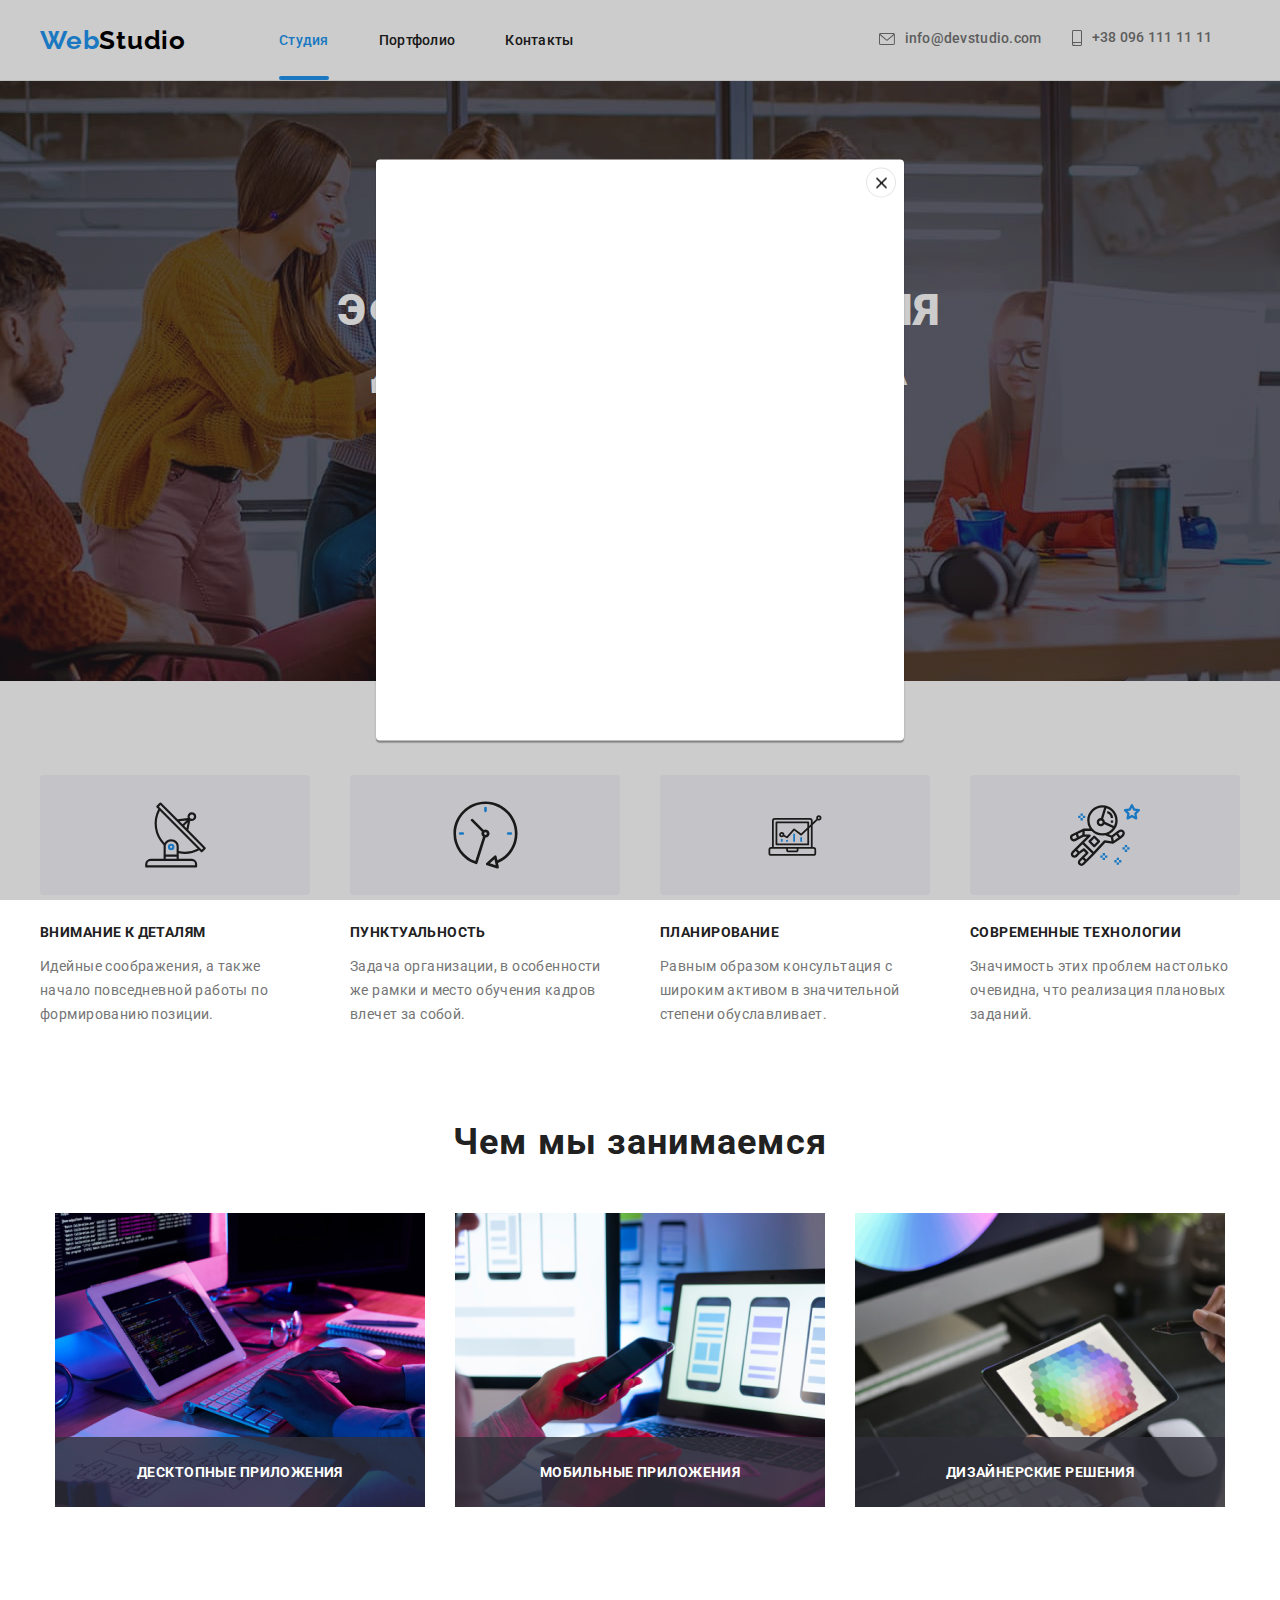
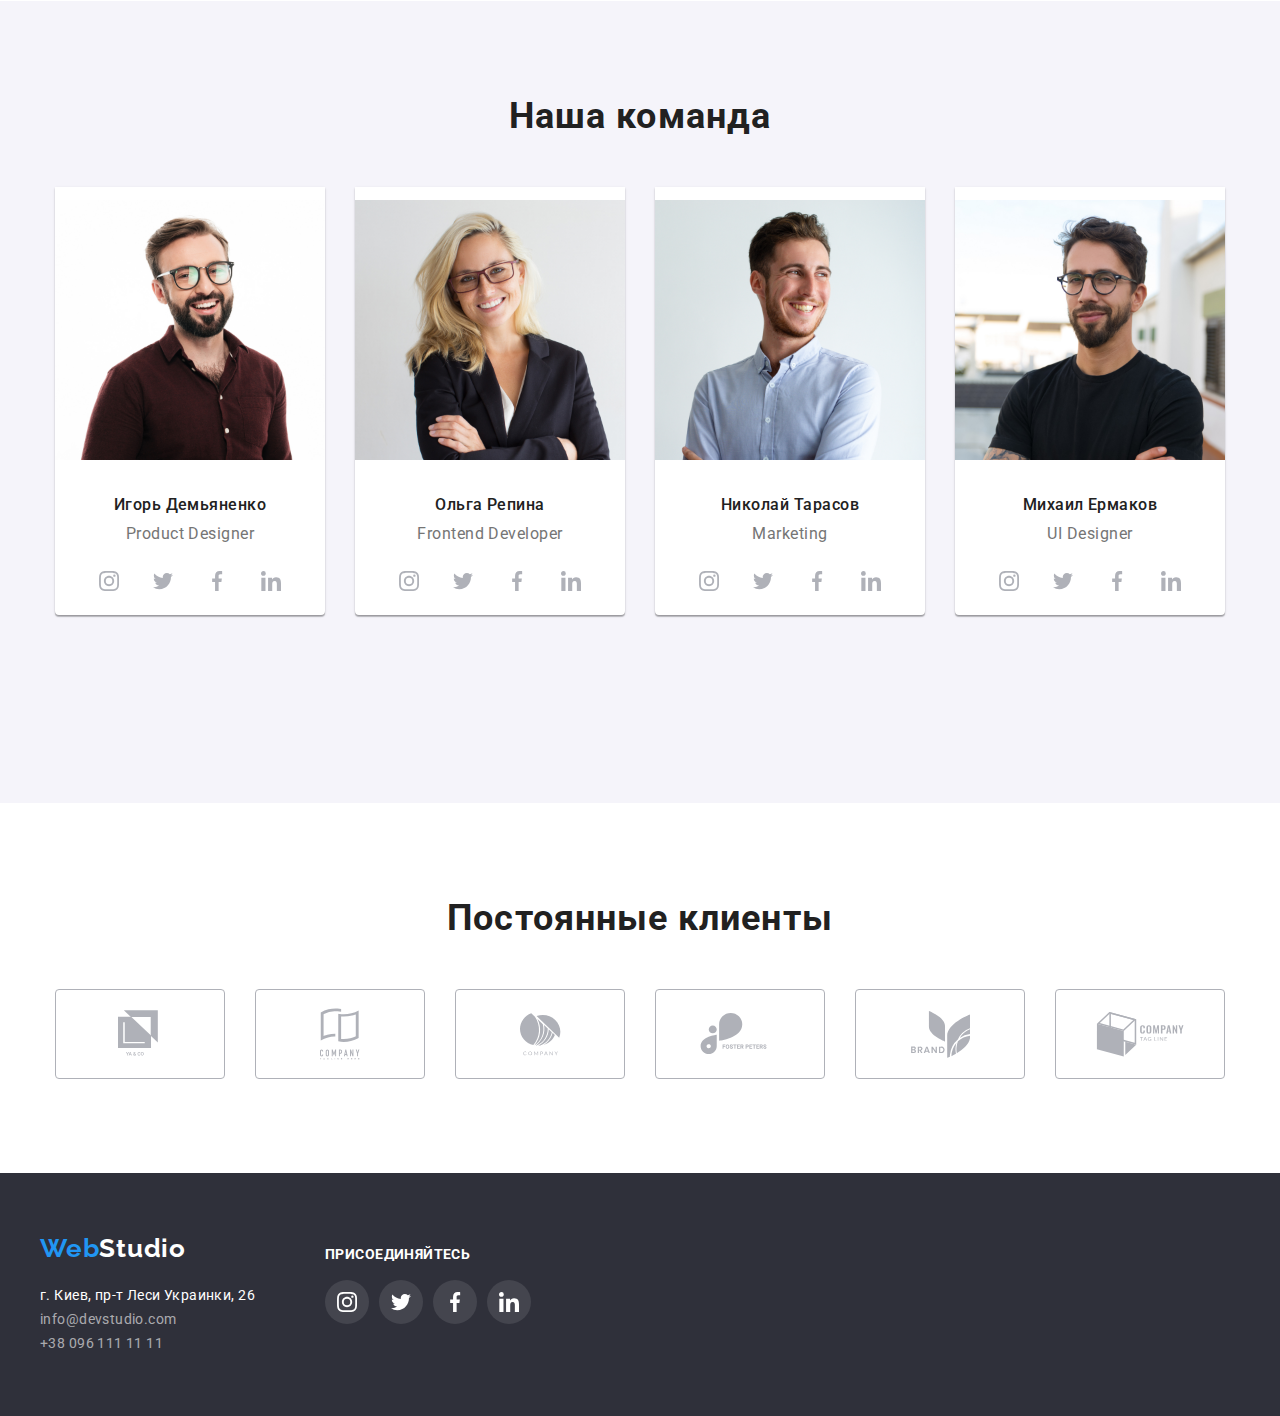
==== commit 37717d46: "Оформила модальное окно" ====
--- a/index.html
+++ b/index.html
@@ -41,6 +41,11 @@
         <section class="hero">
             <h1 class="hero-title">Эффективные решения для вашего бизнеса</h1>
             <button class="button">Заказать услугу</button>
+            <div class="backdrop">
+                <div class="modal">
+                    <button class="button-closed"></button>
+                </div>
+            </div>
         </section>
 
         <section class="features">
--- a/css/common.css
+++ b/css/common.css
@@ -155,15 +155,18 @@
    } 
    
    .hero{
-       background-color: var(--primary-background-color);
+       position: relative;
+
+
+       max-width: 1600px;
+       margin: auto;
+       padding-top: 200px;
+       padding-bottom: 200px;
+
        background-image: url(../images/hero.jpg);
        background-repeat: no-repeat;
        background-position: center;
        background-size: 1600px 600px;
-       position: relative;
-   
-       padding-top: 200px;
-       padding-bottom: 200px;
    }
    
    .hero::before{
@@ -197,7 +200,47 @@
        border-color: var(--accent-color);
        border-radius: 4px;
    }
-   
+
+   .backdrop{
+       position: fixed;
+       z-index: 1;
+       top: 0;
+       left: 0;
+       background-color: rgba(0, 0, 0, 0.2);
+       height: 100%;
+       width: 100%;
+   }
+
+   .modal{
+       position: absolute;
+       top: 50%;
+       left: 50%;
+       transform: translate(-50%, -50%);
+       width: 528px;
+       height: 581px;
+
+       background-color: var(--primary-white-color);
+       box-shadow: 0px 1px 3px rgba(0, 0, 0, 0.12), 0px 1px 1px rgba(0, 0, 0, 0.14), 0px 2px 1px rgba(0, 0, 0, 0.2);
+       border-radius: 4px;
+   }   
+
+   .button-closed{
+       position: absolute;
+       top: 8px;
+       right: 8px;
+
+       display: block;
+       width: 30px;
+       height: 30px;
+       border-radius: 50%;
+       border: 1px solid rgba(0, 0, 0, 0.1);
+       background-color: #fff;
+       background-image: url(../images/close.jpg);
+       background-repeat: no-repeat;
+       background-position: center;
+       background-size: 11px;
+       cursor: pointer;
+   }
    
    /*Особенности*/
    .feature-title{
